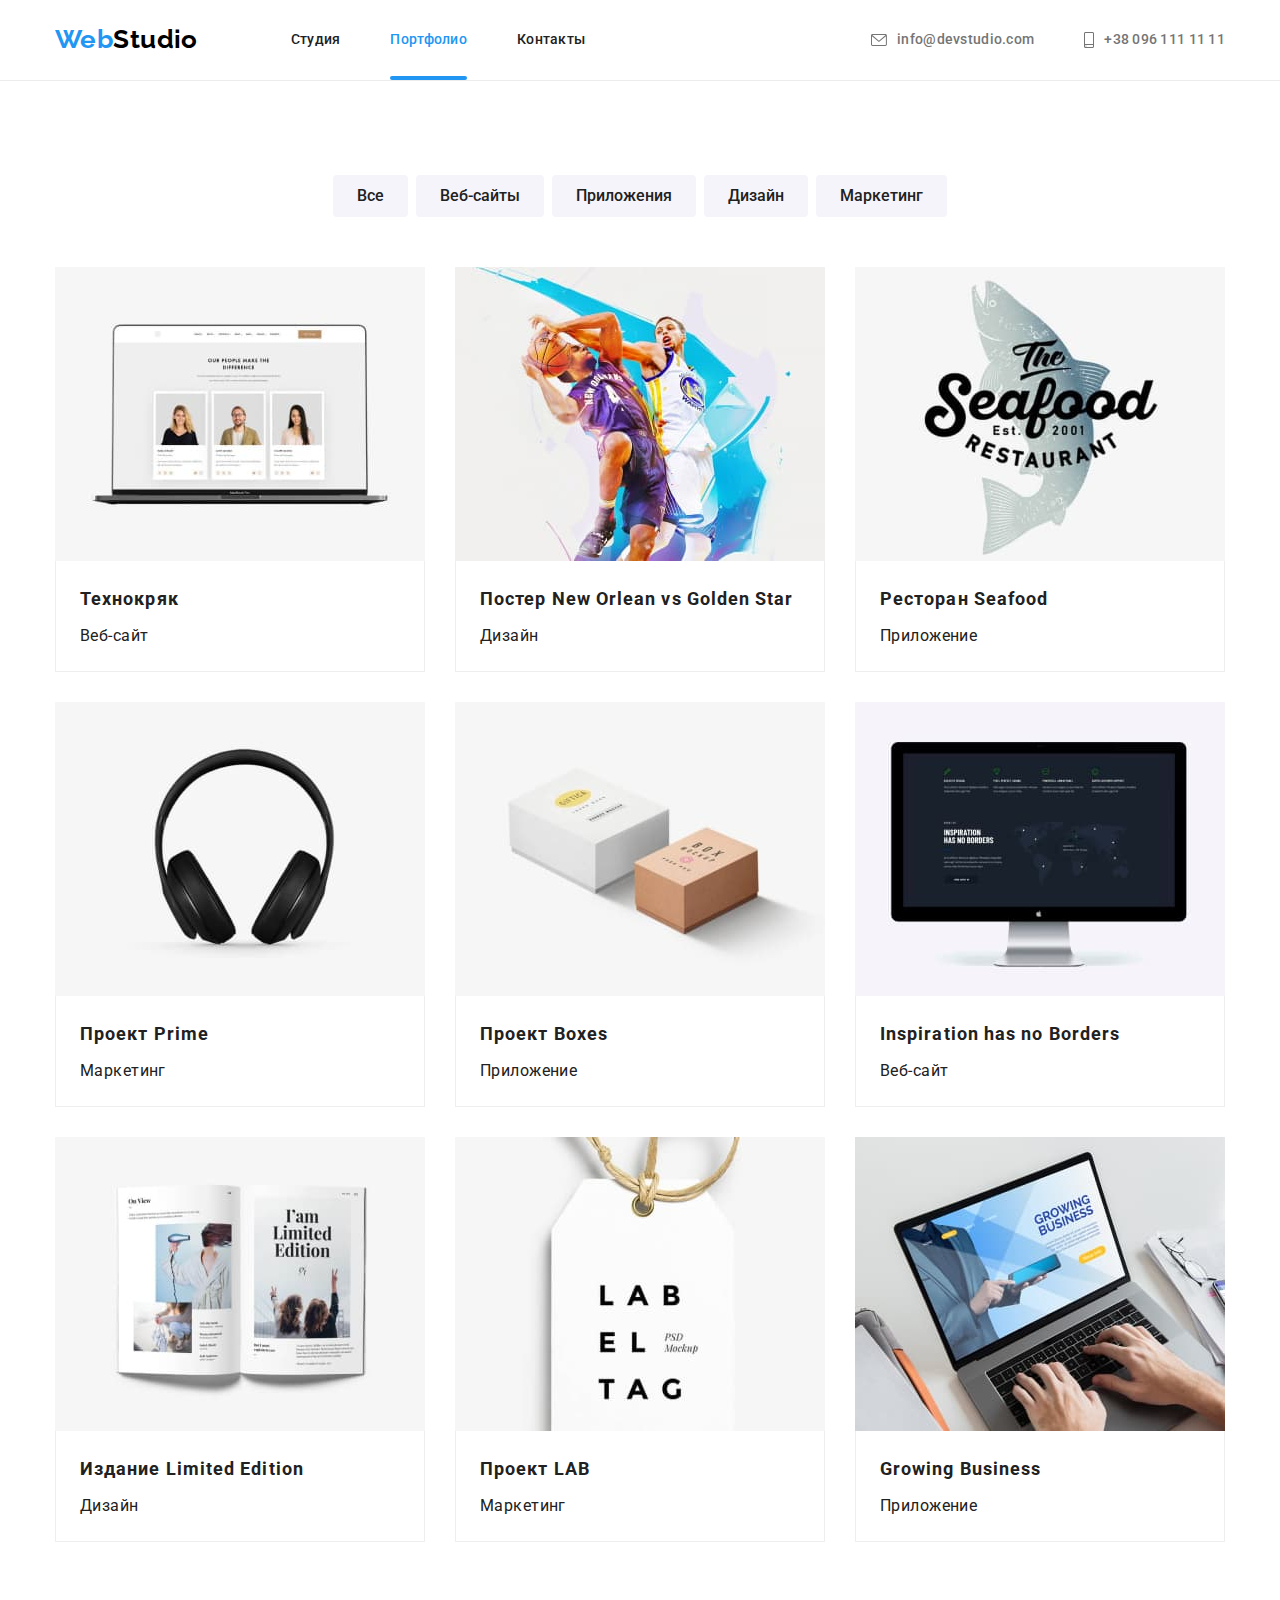
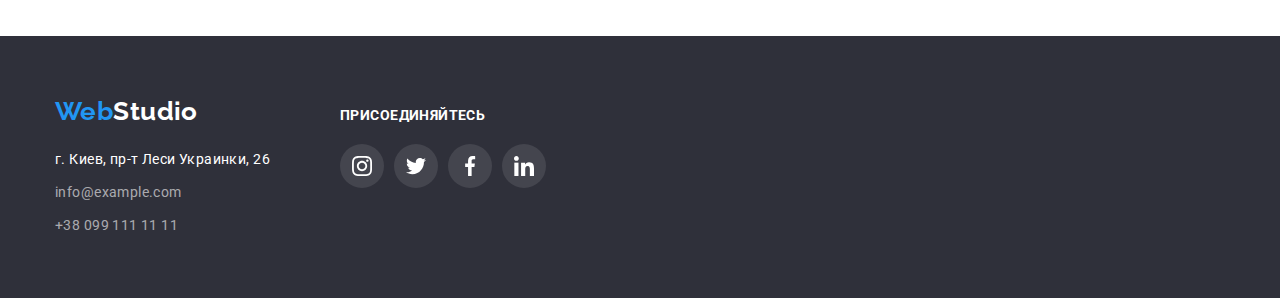
==== portfolio.html @ 61acf288 "копирую файлы с 5 дз" ====
<!DOCTYPE html>
<html lang="ru">
  <head>
    <meta charset="UTF-8" />
    <meta http-equiv="X-UA-Compatible" content="IE=edge" />
    <meta name="viewport" content="width=device-width, initial-scale=1.0" />
    <title>Portfolio</title>
    <link rel="preconnect" href="https://fonts.gstatic.com" />
    <link
      href="https://fonts.googleapis.com/css2?family=Raleway:wght@700&family=Roboto:wght@400;500;700;900&display=swap"
      rel="stylesheet"
    />
    <link
      rel="stylesheet"
      href="https://cdnjs.cloudflare.com/ajax/libs/modern-normalize/1.1.0/modern-normalize.min.css"
    />
    <link rel="stylesheet" href="./css/styles.css" />
  </head>
  <body>
    <header class="header-style">
      <div class="container header-position">
        <nav class="main-nav">
          <a href="./index.html" lang="en" class="logo link"
            ><span class="logo-accent">Web</span>Studio</a
          >
          <ul class="page-nav list">
            <li class="page-nav-list">
              <a href="./index.html" class="link">Студия</a>
            </li>
            <li class="page-nav-list">
              <a href="./portfolio.html" class="link current">Портфолио</a>
            </li>
            <li class="page-nav-list"><a href="" class="link">Контакты</a></li>
          </ul>
        </nav>
        <ul class="page-contacts list">
          <li class="page-contacts-list">
            <a href="mailto:info@devstudio.com" class="link">
              <svg class="header-icon" width="16px" height="12px">
                <use href="./images/sprite.svg#icon-envelope"></use>
              </svg>
              info@devstudio.com</a
            >
          </li>
          <li class="page-contacts-list">
            <a href="tel:+380961111111" class="link"
              ><svg class="header-icon" width="10px" height="16px">
                <use href="./images/sprite.svg#icon-smartphone"></use>
              </svg>
              +38 096 111 11 11</a
            >
          </li>
        </ul>
      </div>
    </header>
    <main>
      <section class="section portfolio">
        <div class="container">
          <h1 class="visually-hidden">Портфолио</h1>
          <ul class="filter-btn list">
            <li class="filter-btn-list">
              <button type="button" class="button-style cursor-style">
                Все
              </button>
            </li>
            <li class="filter-btn-list">
              <button type="button" class="button-style cursor-style">
                Веб-сайты
              </button>
            </li>
            <li class="filter-btn-list">
              <button type="button" class="button-style cursor-style">
                Приложения
              </button>
            </li>
            <li class="filter-btn-list">
              <button type="button" class="button-style cursor-style">
                Дизайн
              </button>
            </li>
            <li class="filter-btn-list">
              <button type="button" class="button-style cursor-style">
                Маркетинг
              </button>
            </li>
          </ul>
          <ul class="project-list list">
            <li class="project-list-item">
              <a href="" class="project-list-link link">
                <div class="project-list-overlay-wrapper">
                  <img
                    src="./images/portfolio/notebook-with-people.jpg"
                    alt="ноутбук с людьми"
                    width="370"
                    height="294"
                  />
                  <p class="overlay">
                    Технокряк это современная площадка распространения
                    коронавируса. Компании используют эту платформу для
                    цифрового шпионажа и атак на защищённые сервера конкурентов.
                  </p>
                </div>
                <div class="portfolio-descriprtion">
                  <h2 class="section-title filter-variations">Технокряк</h2>
                  <p class="information">Веб-сайт</p>
                </div>
              </a>
            </li>
            <li class="project-list-item">
              <a href="" class="project-list-link link">
                <div class="project-list-overlay-wrapper">
                  <img
                    src="./images/portfolio/nba-players.jpg"
                    alt="два баскетболиста"
                    width="370"
                    height="294"
                  />
                  <p class="overlay">
                    Технокряк это современная площадка распространения
                    коронавируса. Компании используют эту платформу для
                    цифрового шпионажа и атак на защищённые сервера конкурентов.
                  </p>
                </div>
                <div class="portfolio-descriprtion">
                  <h2 class="section-title filter-variations">
                    Постер New Orlean vs Golden Star
                  </h2>
                  <p class="information">Дизайн</p>
                </div>
              </a>
            </li>
            <li class="project-list-item">
              <a href="" class="project-list-link link">
                <div class="project-list-overlay-wrapper">
                  <img
                    src="./images/portfolio/logo-rest.jpg"
                    alt="логотип ресторана"
                    width="370"
                    height="294"
                  />
                  <p class="overlay">
                    Технокряк это современная площадка распространения
                    коронавируса. Компании используют эту платформу для
                    цифрового шпионажа и атак на защищённые сервера конкурентов.
                  </p>
                </div>
                <div class="portfolio-descriprtion">
                  <h2 class="section-title filter-variations">
                    Ресторан Seafood
                  </h2>
                  <p class="information">Приложение</p>
                </div>
              </a>
            </li>
            <li class="project-list-item">
              <a href="" class="project-list-link link">
                <div class="project-list-overlay-wrapper">
                  <img
                    src="./images/portfolio/headphones.jpg"
                    alt="наушники"
                    width="370"
                    height="294"
                  />
                  <p class="overlay">
                    Технокряк это современная площадка распространения
                    коронавируса. Компании используют эту платформу для
                    цифрового шпионажа и атак на защищённые сервера конкурентов.
                  </p>
                </div>
                <div class="portfolio-descriprtion">
                  <h2 class="section-title filter-variations">Проект Prime</h2>
                  <p class="information">Маркетинг</p>
                </div>
              </a>
            </li>
            <li class="project-list-item">
              <a href="" class="project-list-link link">
                <div class="project-list-overlay-wrapper">
                  <img
                    src="./images/portfolio/boxes.jpg"
                    alt="два картонных коробка"
                    width="370"
                    height="294"
                  />
                  <p class="overlay">
                    Технокряк это современная площадка распространения
                    коронавируса. Компании используют эту платформу для
                    цифрового шпионажа и атак на защищённые сервера конкурентов.
                  </p>
                </div>
                <div class="portfolio-descriprtion">
                  <h2 class="section-title filter-variations">Проект Boxes</h2>
                  <p class="information">Приложение</p>
                </div>
              </a>
            </li>
            <li class="project-list-item">
              <a href="" class="project-list-link link">
                <div class="project-list-overlay-wrapper">
                  <img
                    src="./images/portfolio/monior.jpg"
                    alt="монитор"
                    width="370"
                    height="294"
                  />
                  <p class="overlay">
                    Технокряк это современная площадка распространения
                    коронавируса. Компании используют эту платформу для
                    цифрового шпионажа и атак на защищённые сервера конкурентов.
                  </p>
                </div>
                <div class="portfolio-descriprtion">
                  <h2 class="section-title filter-variations">
                    Inspiration has no Borders
                  </h2>
                  <p class="information">Веб-сайт</p>
                </div>
              </a>
            </li>
            <li class="project-list-item">
              <a href="" class="project-list-link link">
                <div class="project-list-overlay-wrapper">
                  <img
                    src="./images/portfolio/book.jpg"
                    alt="книга"
                    width="370"
                    height="294"
                  />
                  <p class="overlay">
                    Технокряк это современная площадка распространения
                    коронавируса. Компании используют эту платформу для
                    цифрового шпионажа и атак на защищённые сервера конкурентов.
                  </p>
                </div>
                <div class="portfolio-descriprtion">
                  <h2 class="section-title filter-variations">
                    Издание Limited Edition
                  </h2>
                  <p class="information">Дизайн</p>
                </div>
              </a>
            </li>
            <li class="project-list-item">
              <a href="" class="project-list-link link">
                <div class="project-list-overlay-wrapper">
                  <img
                    src="./images/portfolio/label-tag.jpg"
                    alt="бирка"
                    width="370"
                    height="294"
                  />
                  <p class="overlay">
                    Технокряк это современная площадка распространения
                    коронавируса. Компании используют эту платформу для
                    цифрового шпионажа и атак на защищённые сервера конкурентов.
                  </p>
                </div>
                <div class="portfolio-descriprtion">
                  <h2 class="section-title filter-variations">Проект LAB</h2>
                  <p class="information">Маркетинг</p>
                </div>
              </a>
            </li>
            <li class="project-list-item">
              <a href="" class="project-list-link link">
                <div class="project-list-overlay-wrapper">
                  <img
                    src="./images/portfolio/notebook-with-hands.jpg"
                    alt="ноутбук с руками"
                    width="370"
                    height="294"
                  />
                  <p class="overlay">
                    Технокряк это современная площадка распространения
                    коронавируса. Компании используют эту платформу для
                    цифрового шпионажа и атак на защищённые сервера конкурентов.
                  </p>
                </div>
                <div class="portfolio-descriprtion">
                  <h2 class="section-title filter-variations">
                    Growing Business
                  </h2>
                  <p class="information">Приложение</p>
                </div>
              </a>
            </li>
          </ul>
        </div>
      </section>
    </main>
    <footer class="footer-style">
      <div class="container footer-position">
        <div class="main-footer-information">
          <a href="./index.html" lang="en" class="footer-logo link"
            ><span class="logo-accent">Web</span>Studio</a
          >
          <address class="address-style">
            <p class="location">г. Киев, пр-т Леси Украинки, 26</p>
            <ul class="list">
              <li class="footer-list-item">
                <a href="mailto:info@example.com" class="footer-link link"
                  >info@example.com</a
                >
              </li>
              <li class="footer-list-item">
                <a href="tel:+380991111111" class="footer-link link"
                  >+38 099 111 11 11</a
                >
              </li>
            </ul>
          </address>
        </div>
        <div class="join-links">
          <h2 class="footer-link-heading">присоединяйтесь</h2>
          <ul class="join-links-list list">
            <li class="join-links-list-item">
              <a href="https://www.instagram.com/" class="join-links-list-link">
                <svg class="join-links-icon">
                  <use href="./images/sprite.svg#icon-instagram-2"></use>
                </svg>
              </a>
            </li>
            <li class="join-links-list-item">
              <a href="https://twitter.com/" class="join-links-list-link">
                <svg class="join-links-icon">
                  <use href="./images/sprite.svg#icon-twitter"></use>
                </svg>
              </a>
            </li>
            <li class="join-links-list-item">
              <a href="https://www.facebook.com/" class="join-links-list-link">
                <svg class="join-links-icon">
                  <use href="./images/sprite.svg#icon-facebook"></use>
                </svg>
              </a>
            </li>
            <li class="join-links-list-item">
              <a href="https://www.linkedin.com/" class="join-links-list-link">
                <svg class="join-links-icon">
                  <use href="./images/sprite.svg#icon-linkedin"></use>
                </svg>
              </a>
            </li>
          </ul>
        </div>
      </div>
    </footer>
  </body>
</html>
---- css/styles.css ----
/* 
font-family: 'Raleway', sans-serif;
font-family: 'Roboto', sans-serif; 
цвет основного текста color: #757575;
цвет вторичного текста: color: #212121;
цвет вторичного текста color: #FFFFFF;
цвет акцента color: #2196F3;
основной цвет фона background: #FFFFFF;
вторичный цвет фона background: #F5F4FA;
цвет лого color: #000000;
*/

:root {
  --primary-text-color: #757575;
  --secondary-text-color: #212121;
  --logo-text-color: #000000;
  --accent-color: #2196f3;
  --seconadry-accent-color: #ffffff;
  --primary-background-color: #ffffff;
  --secondary-background-color: #f5f4fa;
  --hero-and-footer-background-color: #2f303a;
  --footer-primary-color: #ffffff;
  --footer-secondary-color: rgba(255, 255, 255, 0.6);
  --main-transition-duration: 250ms;
  --main-transition-timing-function: cubic-bezier(0.4, 0, 0.2, 1);
  --overlay-background-color: rgba(33, 150, 243, 0.9);
}

body {
  font-family: "Roboto", sans-serif;
  background-color: var(--primary-background-color);
  color: var(--primary-text-color);
  font-size: 14px;
  line-height: 1.71;
  letter-spacing: 0.03em;
}

h1,
h2,
h3,
p,
ul {
  margin-top: 0;
  margin-bottom: 0;
}

.container {
  width: 1200px;
  padding-left: 15px;
  padding-right: 15px;
  margin-left: auto;
  margin-right: auto;
}
.container.header-position {
  display: flex;
}
.header-style {
  border-bottom: 1px solid #ececec;
}

.main-nav {
  display: flex;
  align-items: center;
}
/* LOGO */
.logo {
  padding-top: 24px;
  padding-bottom: 25px;
  display: inline-block;
  color: var(--logo-text-color);
  font-family: "Raleway", sans-serif;
  font-weight: 700;
  font-size: 26px;
  line-height: 1.2;
}

.logo-accent {
  color: var(--accent-color);
}

/* Обнуление стилей */
.list {
  margin: 0;
  padding: 0;
  list-style: none;
}

.link {
  text-decoration: none;
}

.center {
  text-align: center;
}

img {
  display: block;
  max-width: 100%;
}

.visually-hidden {
  position: absolute;
  width: 1px;
  height: 1px;
  margin: -1px;
  border: 0;
  padding: 0;

  white-space: nowrap;
  clip-path: inset(100%);
  clip: rect(0 0 0 0);
  overflow: hidden;
}
/* PAGE-NAV */
.page-nav .link {
  display: block;
  padding-top: 32px;
  padding-bottom: 32px;
  color: var(--secondary-text-color);
  font-weight: 500;
  font-size: 14px;
  line-height: 1.14;
  letter-spacing: 0.02em;
  transition: color var(--main-transition-duration)
    var(--main-transition-timing-function);
}
.page-nav {
  display: flex;
  margin-left: 93px;
}
.page-nav .page-nav-list:not(:last-child) {
  margin-right: 50px;
}

.page-nav .link:hover,
.page-nav .link:focus {
  color: var(--accent-color);
}

.page-nav-list {
  position: relative;
}

.page-nav .link.current {
  color: var(--accent-color);
}

.page-nav .link.current::after {
  content: "";
  position: absolute;
  left: 0;
  bottom: 0;
  width: 100%;
  height: 4px;
  border-radius: 2px;
  background-color: var(--accent-color);
}

/* page-contacts */
.page-contacts {
  display: flex;
  margin-left: auto;
  align-items: center;
}
.page-contacts .page-contacts-list + .page-contacts-list {
  margin-left: 50px;
}

.page-contacts .link {
  padding-top: 32px;
  padding-bottom: 32px;
  color: var(--primary-text-color);
  font-weight: 500;
  font-size: 14px;
  display: flex;
  align-items: center;
  line-height: 1.14;
  letter-spacing: 0.02em;
  transition: color var(--main-transition-duration)
    var(--main-transition-timing-function);
}

.page-contacts .link:hover,
.page-contacts .link:focus {
  color: var(--accent-color);
}
.header-icon {
  margin-right: 10px;
  fill: currentColor;
}
/* .header-icon:hover,
.header-icon:focus {
  color: var(--accent-color);
} */

/* hero */
.hero {
  max-width: 1600px;
  height: 600px;
  margin-left: auto;
  margin-right: auto;
  padding-top: 200px;
  padding-bottom: 200px;
  background-color: var(--hero-and-footer-background-color);
  color: var(--seconadry-accent-color);
  text-align: center;
  background-image: linear-gradient(
      to right,
      rgba(47, 48, 58, 0.4),
      rgba(47, 48, 58, 0.4)
    ),
    url("../images/index/hero/hero-image.jpg");
  background-position: center;
  background-repeat: no-repeat;
  background-size: cover;
}
.hero-title {
  margin-bottom: 30px;
  font-weight: 900;
  font-size: 44px;
  line-height: 1.36;
  letter-spacing: 0.06em;
  text-transform: uppercase;
}

.button-style-hero {
  display: inline-block;
  min-width: 200px;
  padding: 10px 32px;
  background-color: var(--accent-color);
  color: var(--seconadry-accent-color);
  font-family: inherit;
  font-weight: bold;
  font-size: 16px;
  line-height: 1.87;
  letter-spacing: 0.06em;
  text-align: center;
  box-shadow: 0px 4px 4px rgba(0, 0, 0, 0.15);
  border-radius: 4px;
  border-color: transparent;
  transition: background-color var(--main-transition-duration)
    var(--main-transition-timing-function);
}
.button-style-hero:hover,
.button-style-hero:focus {
  background-color: #188ce8;
  color: var(--seconadry-accent-color);
}

/* SECTION */
.section {
  padding-top: 94px;
}
.section.what-we-do {
  padding-bottom: 94px;
}

.section-title {
  color: var(--secondary-text-color);
  font-weight: 700;
  font-size: 36px;
  line-height: 1.16;
}

.section-title.description {
  margin-bottom: 10px;
  font-weight: 700;
  font-size: 14px;
  line-height: 1.14;
  text-transform: uppercase;
}
/* Features */
.features-list {
  display: flex;
  flex-wrap: wrap;
}

.features-list-item {
  width: 270px;
  margin-right: 30px;
}

.features-list-item:last-child {
  margin-right: 0px;
}
.features-card {
  display: flex;
  align-items: center;
  justify-content: center;
  margin-bottom: 30px;
  height: 120px;
  background-color: #f5f4fa;
  border-radius: 4px;
}

.features-icon {
  width: 70px;
  height: 70px;
}

.what-we-do-list {
  display: flex;
  margin-top: 50px;
}

.what-we-do-list-item {
  margin-right: 30px;
}

.what-we-do-list-item:last-child {
  margin-right: 0px;
}

.what-we-do-background {
  position: relative;
}

.what-we-do-position {
  position: absolute;
  left: 0;
  bottom: 0;
  width: 100%;
  height: 70px;
  display: flex;
  align-items: center;
  justify-content: center;
  background-color: rgba(47, 48, 58, 0.8);
}

.what-we-do-description {
  font-weight: bold;
  font-size: 14px;
  line-height: 1.14;
  letter-spacing: 0.03em;
  text-transform: uppercase;
  color: var(--seconadry-accent-color);
}

/* Our team */
.section.team {
  padding-bottom: 94px;
}

.section-title.name {
  margin-bottom: 10px;
  font-weight: 500;
  font-size: 16px;
  line-height: 1.18;
}
.team {
  background-color: var(--secondary-background-color);
}

.team-description {
  padding-top: 30px;
  padding-bottom: 30px;
  padding-right: 32px;
  padding-left: 32px;
}
.profession {
  font-size: 16px;
  line-height: 1.18;
  margin-bottom: 16px;
}

.our-team-list {
  display: flex;
  margin-top: 50px;
  text-align: center;
}

.our-team-list-item {
  width: 270px;
  margin-right: 30px;
  box-shadow: 0px 1px 3px rgba(0, 0, 0, 0.12), 0px 1px 1px rgba(0, 0, 0, 0.14),
    0px 2px 1px rgba(0, 0, 0, 0.2);
  border-radius: 0px 0px 4px 4px;
  background-color: #ffffff;
}

.our-team-list-item:last-child {
  margin-right: 0px;
}

.team-social-list {
  display: flex;
  justify-content: space-between;
}

/* .team-social-item {
} */
.team-social-link {
  display: flex;
  align-items: center;
  justify-content: center;
  width: 44px;
  height: 44px;
  border-radius: 50%;
  background-color: var(--primary-background-color);
  fill: #afb1b8;
  transition: fill var(--main-transition-duration)
      var(--main-transition-timing-function),
    background-color var(--main-transition-duration)
      var(--main-transition-timing-function);
}
.team-social-link:hover,
.team-social-link:focus {
  fill: var(--seconadry-accent-color);
  background-color: var(--accent-color);
}

.team-social-icon {
  width: 20px;
  height: 20px;
}
/* footer */

.footer-style {
  padding-top: 60px;
  padding-bottom: 60px;
  background-color: var(--hero-and-footer-background-color);
}
.footer-position {
  display: flex;
  align-items: baseline;
}

.join-links {
  margin-left: 70px;
}

.join-links-list {
  display: flex;
  margin-top: 20px;
}

.join-links-list-item:not(:last-child) {
  margin-right: 10px;
}

.join-links-list-link {
  display: flex;
  align-items: center;
  justify-content: center;
  width: 44px;
  height: 44px;
  border-radius: 50%;
  background-color: rgba(255, 255, 255, 0.1);
  fill: var(--footer-primary-color);
  transition: background-color var(--main-transition-duration)
    var(--main-transition-timing-function);
}

.join-links-list-link:hover,
.join-links-list-link:focus {
  background-color: var(--accent-color);
}

.join-links-icon {
  width: 20px;
  height: 20px;
}
.footer-link-heading {
  font-weight: bold;
  font-size: 14px;
  line-height: 1.14;
  letter-spacing: 0.03em;
  text-transform: uppercase;

  color: #ffffff;
}

.address-style {
  margin-top: 20px;
  color: var(--footer-primary-color);
  font-style: normal;
  font-size: 14px;
  line-height: 1.71;
}
.footer-logo {
  color: var(--footer-primary-color);
  font-family: Raleway;
  font-weight: 700;
  font-size: 26px;
  line-height: 1.19;
}

.footer-link {
  margin-top: 9px;
  color: var(--footer-secondary-color);
}
.footer-link:hover,
.footer-link:focus {
  color: var(--accent-color);
}
.location {
  margin-bottom: 9px;
}
.footer-list-item:not(:last-child) {
  margin-bottom: 9px;
}

/* portfolio filter */
.section.portfolio {
  padding-bottom: 94px;
}
.cursor-style {
  cursor: pointer;
}
.button-style {
  padding-top: 6px;
  padding-right: 22px;
  padding-bottom: 6px;
  padding-left: 22px;
  background-color: #f5f4fa;
  color: var(--secondary-text-color);
  font-family: inherit;
  font-weight: 500;
  font-size: 16px;
  line-height: 1.62;
  text-align: center;
  border-radius: 4px;
  border-color: transparent;
  transition: background-color var(--main-transition-duration)
      var(--main-transition-timing-function),
    color var(--main-transition-duration) var(--main-transition-timing-function),
    box-shadow var(--main-transition-duration)
      var(--main-transition-timing-function);
}
.button-style:focus,
.button-style:hover {
  background-color: var(--accent-color);
  color: var(--seconadry-accent-color);
  box-shadow: 0px 3px 1px rgba(0, 0, 0, 0.1), 0px 1px 2px rgba(0, 0, 0, 0.08),
    0px 2px 2px rgba(0, 0, 0, 0.12);
}
.section-title.filter-variations {
  font-weight: 700;
  font-size: 18px;
  line-height: 2;
  letter-spacing: 0.06em;
}
.information {
  margin-top: 4px;
  color: var(--secondary-text-color);
  font-size: 16px;
  line-height: 1.87;
}

.filter-btn {
  display: flex;
  flex-wrap: wrap;
  justify-content: center;
  margin-bottom: 50px;
}

.filter-btn-list:not(:last-child) {
  margin-right: 8px;
}

.project-list {
  display: flex;
  flex-wrap: wrap;
}

.project-list-item {
  width: 370px;
  margin-right: 30px;
  margin-bottom: 30px;
}

.project-list-link {
  transition: box-shadow var(--main-transition-duration)
    var(--main-transition-timing-function);
}

.project-list-link:hover,
.project-list-link:focus {
  display: block;
  box-shadow: 0px 1px 1px rgba(0, 0, 0, 0.12), 0px 4px 4px rgba(0, 0, 0, 0.06),
    1px 4px 6px rgba(0, 0, 0, 0.16);
}

.project-list-item:nth-child(3n) {
  margin-right: 0;
}

.project-list-item:nth-last-child(-n + 3) {
  margin-bottom: 0;
}

.portfolio-descriprtion {
  padding-top: 20px;
  padding-right: 24px;
  padding-bottom: 20px;
  padding-left: 24px;
  border-right: 1px solid #eeeeee;
  border-bottom: 1px solid #eeeeee;
  border-left: 1px solid #eeeeee;
}

.project-list-overlay-wrapper {
  position: relative;
  overflow: hidden;
}

.overlay {
  position: absolute;
  top: 0;
  left: 0;
  transform: translateY(100%);
  transition: transform var(--main-transition-duration)
    var(--main-transition-timing-function);
  width: 100%;
  height: 100%;
  font-size: 18px;
  line-height: 1.56;
  letter-spacing: 0.03em;
  color: var(--seconadry-accent-color);
  background-color: var(--overlay-background-color);
  padding-top: 63px;
  padding-left: 24px;
  padding-bottom: 63px;
  padding-right: 24px;
}

.project-list-link:hover .overlay,
.project-list-link:focus .overlay {
  transform: translateY(0%);
}

/* Regular customers */
.clients {
  padding-bottom: 94px;
}
.clients-list {
  display: flex;
  margin-top: 50px;
}

.clients-link {
  display: flex;
  align-items: center;
  justify-content: center;
  width: 170px;
  height: 92px;
  border: 1px solid #afb1b8;
  border-radius: 4px;
  fill: #afb1b8;
  transition: fill var(--main-transition-duration)
      var(--main-transition-timing-function),
    border-color var(--main-transition-duration)
      var(--main-transition-timing-function),
    filter var(--main-transition-duration)
      var(--main-transition-timing-function);
}

.clients-list-item:not(:last-child) {
  margin-right: 30px;
}
.clients-link:focus,
.clients-link:hover {
  fill: var(--accent-color);
  border-color: var(--accent-color);
  filter: drop-shadow(0px 4px 4px rgba(0, 0, 0, 0.25));
}
/* Modal window */

.backdrop {
  position: fixed;
  top: 0;
  left: 0;
  width: 100vw;
  height: 100vh;
  background-color: rgba(0, 0, 0, 0.2);
  transition: opacity 800ms var(--main-transition-timing-function),
    visibility 800ms var(--main-transition-timing-function);
}

.modal {
  position: absolute;
  left: 50%;
  top: 50%;
  transform: translate(-50%, -50%) scale(1);
  transition: transform 800ms var(--main-transition-timing-function);
  width: 528px;
  height: 581px;
  background: #ffffff;
  border-radius: 4px;
  box-shadow: 0px 1px 3px rgba(0, 0, 0, 0.12), 0px 1px 1px rgba(0, 0, 0, 0.14),
    0px 2px 1px rgba(0, 0, 0, 0.2);
}

.close-btn {
  position: absolute;
  top: 8px;
  right: 8px;
  padding: 0;
  display: flex;
  align-items: center;
  justify-content: center;
  width: 30px;
  height: 30px;
  border-radius: 50%;
  background: #ffffff;
  border: 1px solid rgba(0, 0, 0, 0.1);
  cursor: pointer;
}

.is-hidden {
  opacity: 0;
  visibility: hidden;
  pointer-events: none;
}

.backdrop.is-hidden .modal {
  transform: translate(-50%, -50%) scale(0.1);
}
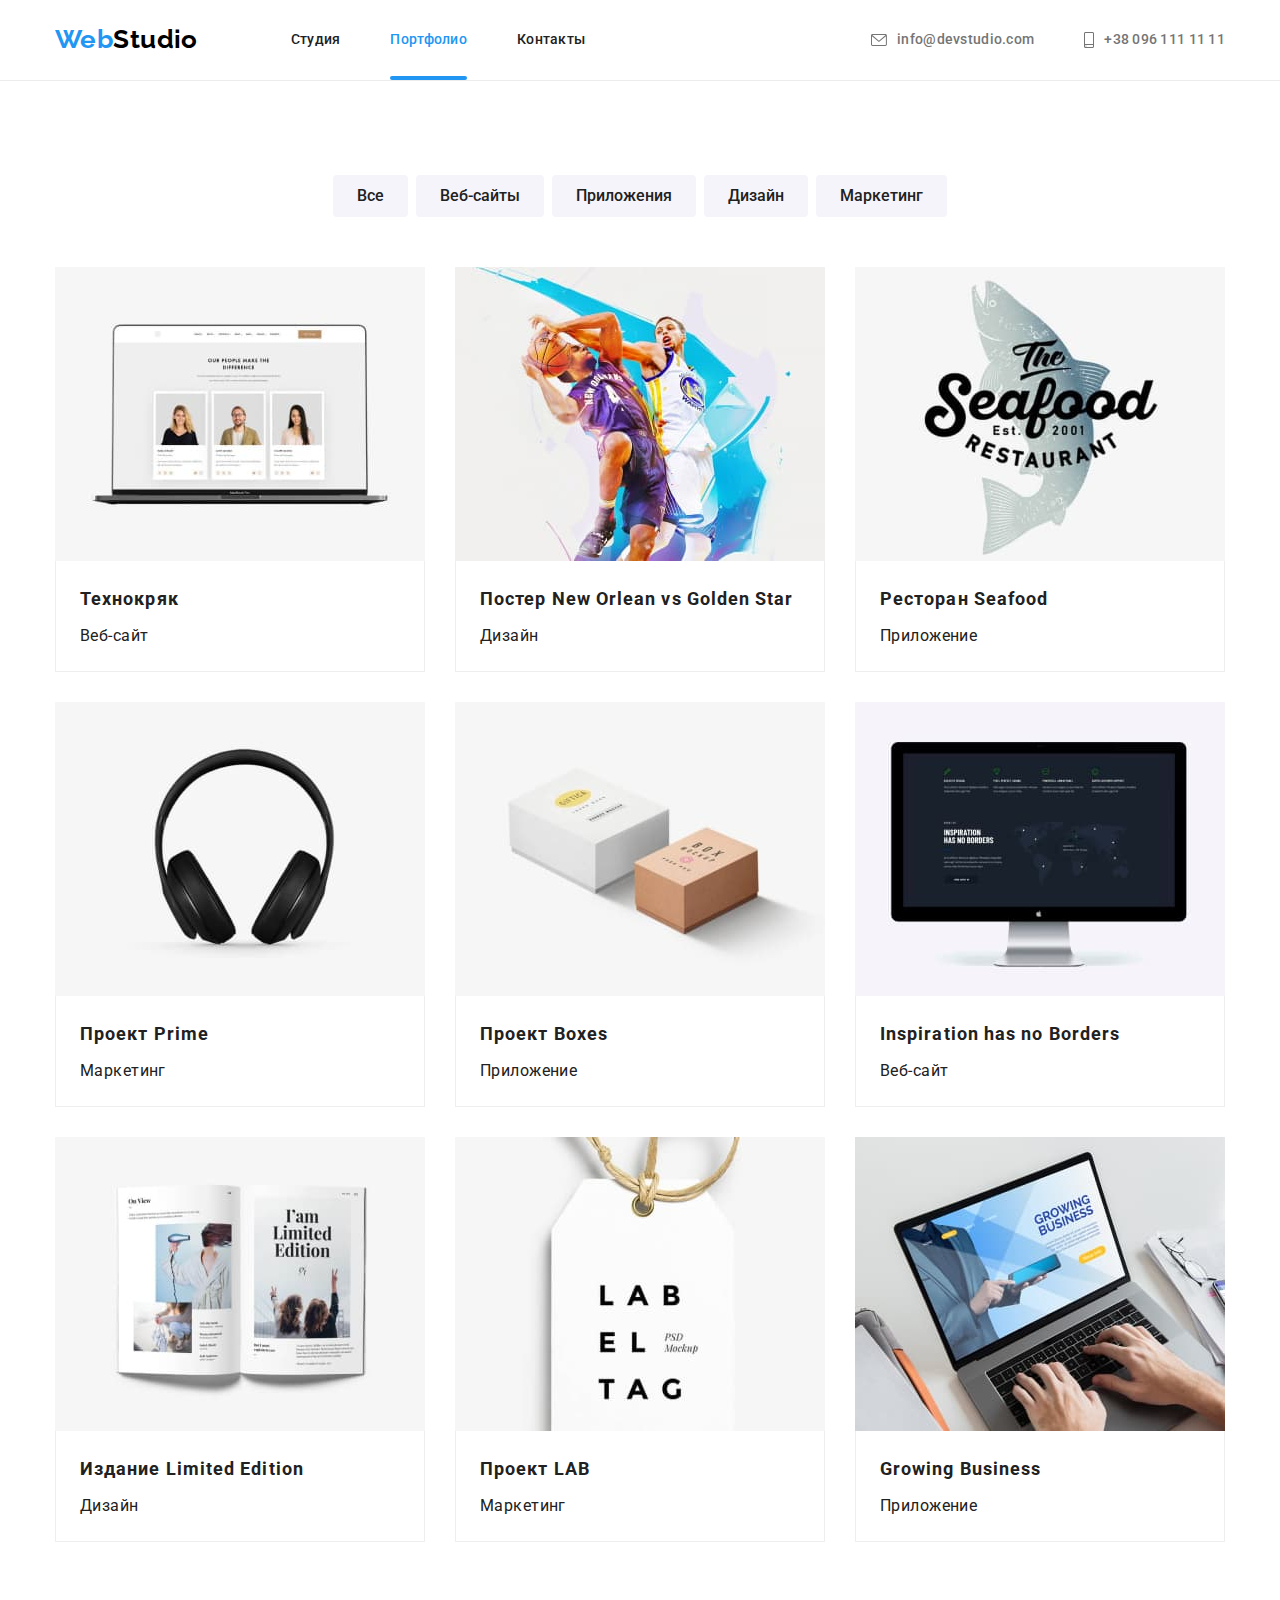
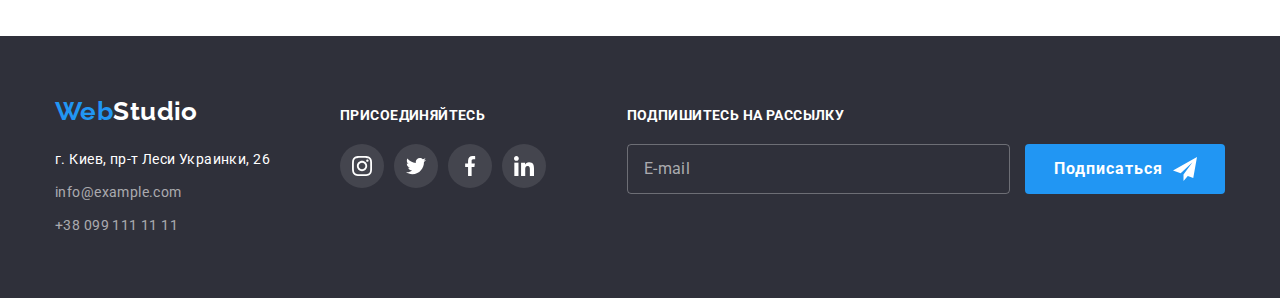
==== commit 37f61fb1: "сделал форму подписки" ====
--- a/portfolio.html
+++ b/portfolio.html
@@ -343,6 +343,23 @@
             </li>
           </ul>
         </div>
+        <div class="subcribe-newsletter">
+          <h2 class="footer-subscribe-heading">Подпишитесь на рассылку</h2>
+          <form class="footer-subscribe-form">
+            <input
+              type="email"
+              class="subcribe-newsletter-input"
+              placeholder="E-mail"
+            />
+            <button
+              type="submit"
+              name="email-subscribe-newsletter"
+              class="email-subscribe-button"
+            >
+              Подписаться
+            </button>
+          </form>
+        </div>
       </div>
     </footer>
   </body>
--- a/css/styles.css
+++ b/css/styles.css
@@ -232,11 +232,12 @@
   font-family: inherit;
   font-weight: bold;
   font-size: 16px;
-  line-height: 1.87;
+  line-height: 1.875;
   letter-spacing: 0.06em;
   text-align: center;
   box-shadow: 0px 4px 4px rgba(0, 0, 0, 0.15);
   border-radius: 4px;
+  border-width: 0px;
   border-color: transparent;
   transition: background-color var(--main-transition-duration)
     var(--main-transition-timing-function);
@@ -460,7 +461,8 @@
   width: 20px;
   height: 20px;
 }
-.footer-link-heading {
+.footer-link-heading,
+.footer-subscribe-heading {
   font-weight: bold;
   font-size: 14px;
   line-height: 1.14;
@@ -498,6 +500,79 @@
 }
 .footer-list-item:not(:last-child) {
   margin-bottom: 9px;
+}
+
+.footer-subscribe-form {
+  margin-top: 20px;
+}
+
+.subcribe-newsletter {
+  margin-right: 0;
+  margin-left: auto;
+}
+
+.subcribe-newsletter-input {
+  padding: 14px 16px;
+  margin-right: 12px;
+  width: 383px;
+  background-color: transparent;
+  border: 1px solid rgba(255, 255, 255, 0.3);
+  border-radius: 4px;
+  color: var(--seconadry-accent-color);
+  font-size: 16px;
+  line-height: 1.25;
+  letter-spacing: 0.03em;
+  transition: border-color var(--main-transition-duration)
+    var(--main-transition-timing-function);
+}
+
+.subcribe-newsletter-input:focus {
+  outline: none;
+  border-color: var(--accent-color);
+}
+
+.subcribe-newsletter-input::placeholder {
+  color: rgba(255, 255, 255, 0.6);
+}
+
+.email-subscribe-button {
+  position: relative;
+  display: inline-block;
+  min-width: 200px;
+  padding: 10px 29px;
+  background-color: var(--accent-color);
+  color: var(--seconadry-accent-color);
+  font-family: inherit;
+  font-weight: bold;
+  font-size: 16px;
+  line-height: 1.875;
+  letter-spacing: 0.06em;
+  text-align: left;
+  border-radius: 4px;
+  border-width: 0px;
+  border-color: transparent;
+  transition: background-color var(--main-transition-duration)
+    var(--main-transition-timing-function);
+  cursor: pointer;
+}
+
+.email-subscribe-button:hover,
+.email-subscribe-button:focus {
+  background-color: #188ce8;
+}
+
+.email-subscribe-button::after {
+  content: "";
+  position: absolute;
+  top: 50%;
+  transform: translateY(-50%);
+  right: 28px;
+  margin-left: 10px;
+  display: block;
+  width: 24px;
+  height: 24px;
+  background-image: url("../images/footer-img/button-icon-send.svg");
+  color: var(--seconadry-accent-color);
 }
 
 /* portfolio filter */
@@ -681,6 +756,7 @@
   position: absolute;
   left: 50%;
   top: 50%;
+  padding: 40px;
   transform: translate(-50%, -50%) scale(1);
   transition: transform 800ms var(--main-transition-timing-function);
   width: 528px;
@@ -705,6 +781,13 @@
   background: #ffffff;
   border: 1px solid rgba(0, 0, 0, 0.1);
   cursor: pointer;
+  transition: fill var(--main-transition-duration)
+    var(--main-transition-timing-function);
+}
+
+.close-btn:hover,
+.close-btn:focus {
+  fill: var(--accent-color);
 }
 
 .is-hidden {
@@ -716,3 +799,162 @@
 .backdrop.is-hidden .modal {
   transform: translate(-50%, -50%) scale(0.1);
 }
+
+/* .modal-form {
+} */
+
+.modal-form-title {
+  padding-bottom: 12px;
+  font-weight: 700;
+  font-size: 20px;
+  line-height: 1.15;
+  text-align: center;
+  letter-spacing: 0.03em;
+  color: #212121;
+}
+
+.form-field {
+  display: flex;
+  flex-direction: column;
+  margin-bottom: 10px;
+}
+.form-field:nth-child(4) {
+  margin-bottom: 20px;
+}
+
+.modal-form-wrapper {
+  position: relative;
+  display: block;
+}
+
+.modal-form-icon {
+  position: absolute;
+  left: 15px;
+  top: 50%;
+  transform: translateY(-50%);
+}
+
+.form-field label {
+  margin-bottom: 4px;
+  font-size: 12px;
+  line-height: 1.16;
+  letter-spacing: 0.01em;
+}
+
+.form-field-input {
+  width: 100%;
+  padding: 12px 12px 12px 42px;
+  border: 1px solid rgba(33, 33, 33, 0.2);
+  border-radius: 4px;
+  transition: border-color var(--main-transition-duration)
+    var(--main-transition-timing-function);
+}
+
+.form-field-input:focus {
+  outline: none;
+  border-color: var(--accent-color);
+}
+
+.form-field-input + .modal-form-icon {
+  transition: fill var(--main-transition-duration)
+    var(--main-transition-timing-function);
+}
+
+.form-field-input:focus + .modal-form-icon {
+  fill: var(--accent-color);
+}
+
+.form-field textarea {
+  padding: 12px 16px;
+  height: 120px;
+  border: 1px solid rgba(33, 33, 33, 0.2);
+  border-radius: 4px;
+}
+
+.textarea-comments {
+  resize: none;
+  transition: border-color var(--main-transition-duration)
+    var(--main-transition-timing-function);
+}
+
+.textarea-comments:focus {
+  outline: none;
+  border-color: var(--accent-color);
+}
+
+.textarea-comments::placeholder {
+  color: rgba(117, 117, 117, 0.5);
+}
+
+.chekbox-wrapper {
+  margin-bottom: 30px;
+  font-size: 14px;
+  line-height: 1.71;
+  letter-spacing: 0.03em;
+}
+
+.modal-btn-wrapper {
+  text-align: center;
+}
+
+.modal-btn {
+  display: inline-block;
+  min-width: 200px;
+  padding: 10px 32px;
+  background-color: var(--accent-color);
+  color: var(--seconadry-accent-color);
+  font-family: inherit;
+  font-weight: bold;
+  font-size: 16px;
+  line-height: 1.875;
+  letter-spacing: 0.06em;
+  text-align: center;
+  border-radius: 4px;
+  border-width: 0px;
+  border-color: transparent;
+  transition: background-color var(--main-transition-duration)
+    var(--main-transition-timing-function) box-shadow
+    var(--main-transition-duration) var(--main-transition-timing-function);
+  cursor: pointer;
+}
+
+.modal-btn:focus,
+.modal-btn:hover {
+  background-color: #188ce8;
+  box-shadow: 0px 4px 4px rgba(0, 0, 0, 0.15);
+}
+
+.modal-form-checkbox:checked + .modal-form-checkbox-label::before {
+  background-image: url("../images/modal-window/checkbox-checked.svg");
+  width: 16px;
+  height: 15px;
+}
+
+.modal-form-checkbox + .modal-form-checkbox-label::before {
+  transition: outline var(--main-transition-duration)
+    var(--main-transition-timing-function);
+}
+
+.modal-form-checkbox:focus + .modal-form-checkbox-label::before {
+  outline: 2px solid var(--accent-color);
+}
+
+.modal-form-checkbox-label {
+  display: flex;
+  align-items: center;
+  justify-content: center;
+}
+
+.modal-form-checkbox-label::before {
+  display: block;
+  content: "";
+  background-image: url("../images/modal-window/checkbox-non-chek.svg");
+  width: 16px;
+  height: 15px;
+  cursor: pointer;
+  margin-right: 8px;
+}
+
+.policy-link {
+  color: var(--accent-color);
+}
